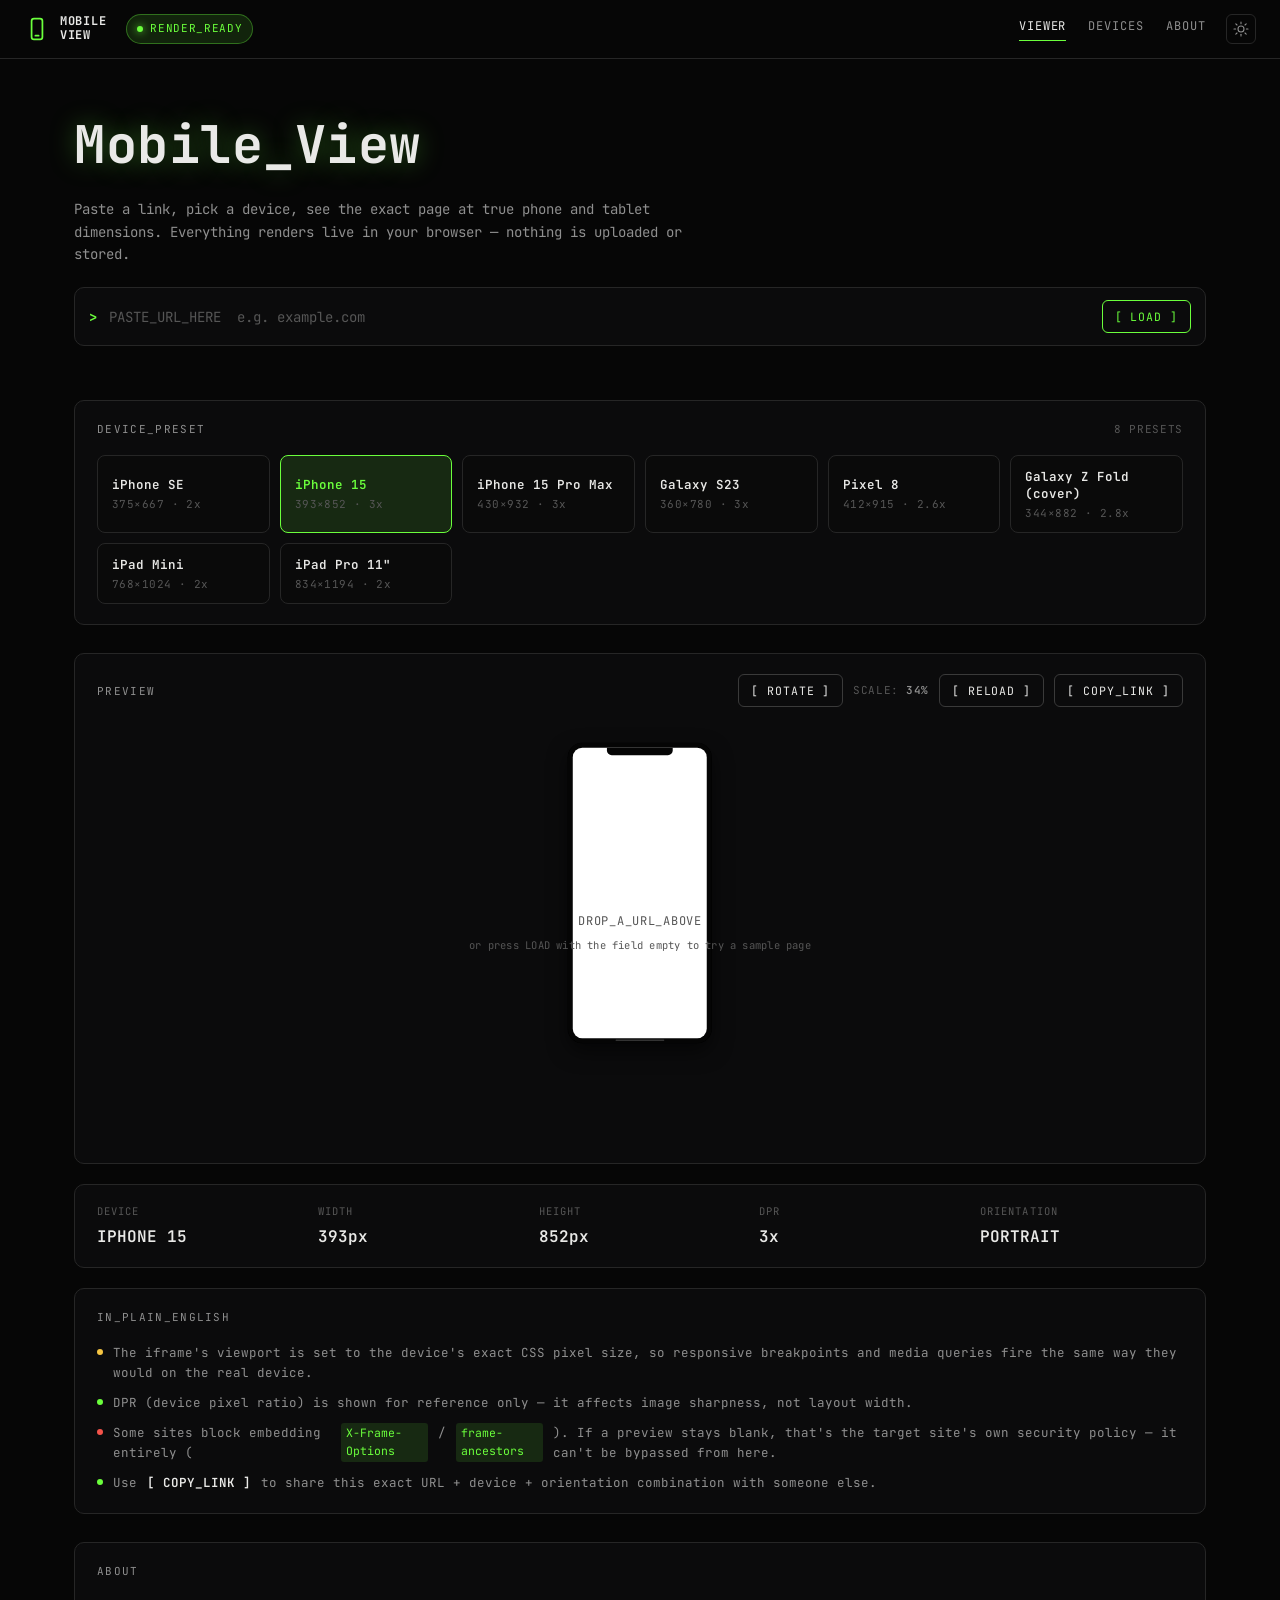
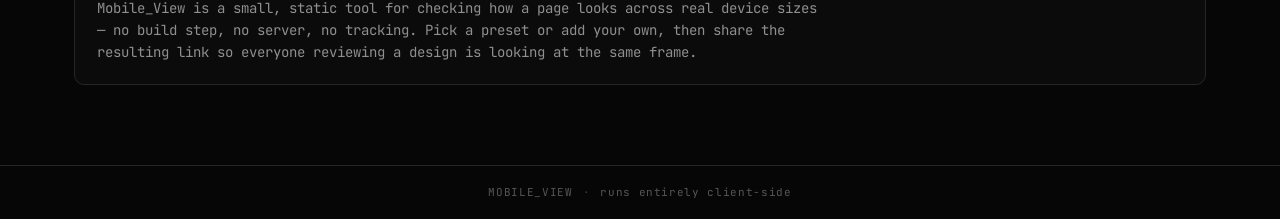
==== index.html @ 3d21aa40 "Add Mobile_View: paste-a-link phone/tablet preview tool Static single-page app (no build step) that " ====
<!doctype html>
<html lang="en" data-theme="dark">
<head>
<meta charset="UTF-8" />
<meta name="viewport" content="width=device-width, initial-scale=1.0" />
<title>Mobile_View // Responsive Preview Tool</title>
<meta name="description" content="Paste any link and preview it at true phone and tablet dimensions." />
<link rel="icon" href="data:image/svg+xml,<svg xmlns=%22http://www.w3.org/2000/svg%22 viewBox=%220 0 24 24%22><rect width=%2224%22 height=%2224%22 rx=%224%22 fill=%22%23060606%22/><rect x=%227%22 y=%223%22 width=%2210%22 height=%2218%22 rx=%222%22 fill=%22none%22 stroke=%22%236BFF3C%22 stroke-width=%222%22/></svg>" />
<link rel="preconnect" href="https://fonts.googleapis.com">
<link rel="preconnect" href="https://fonts.gstatic.com" crossorigin>
<link href="https://fonts.googleapis.com/css2?family=JetBrains+Mono:wght@400;500;600;700&display=swap" rel="stylesheet">
<link rel="stylesheet" href="style.css" />
</head>
<body>

<header class="topnav">
  <div class="brand">
    <svg class="brand-mark" width="26" height="26" viewBox="0 0 24 24" fill="none" xmlns="http://www.w3.org/2000/svg">
      <rect x="7" y="2.5" width="10" height="19" rx="2.2" stroke="currentColor" stroke-width="1.6"/>
      <line x1="10.5" y1="18.2" x2="13.5" y2="18.2" stroke="currentColor" stroke-width="1.6" stroke-linecap="round"/>
    </svg>
    <span class="brand-text">MOBILE<br/>VIEW</span>
  </div>

  <div class="status-badge">
    <span class="dot"></span>RENDER_READY
  </div>

  <nav class="main-nav">
    <a href="#viewer" class="active">VIEWER</a>
    <a href="#devices">DEVICES</a>
    <a href="#about">ABOUT</a>
  </nav>

  <button id="theme-toggle" class="icon-btn" aria-label="Toggle color theme" title="Toggle theme">
    <svg id="theme-icon" width="18" height="18" viewBox="0 0 24 24" fill="none" xmlns="http://www.w3.org/2000/svg">
      <circle cx="12" cy="12" r="4.5" stroke="currentColor" stroke-width="1.6"/>
      <g stroke="currentColor" stroke-width="1.6" stroke-linecap="round">
        <line x1="12" y1="1.5" x2="12" y2="4"/>
        <line x1="12" y1="20" x2="12" y2="22.5"/>
        <line x1="1.5" y1="12" x2="4" y2="12"/>
        <line x1="20" y1="12" x2="22.5" y2="12"/>
        <line x1="4.2" y1="4.2" x2="6" y2="6"/>
        <line x1="18" y1="18" x2="19.8" y2="19.8"/>
        <line x1="19.8" y1="4.2" x2="18" y2="6"/>
        <line x1="6" y1="18" x2="4.2" y2="19.8"/>
      </g>
    </svg>
  </button>
</header>

<main>

  <section class="hero" id="viewer">
    <h1 class="glow-title">Mobile_View</h1>
    <p class="sub">Paste a link, pick a device, see the exact page at true phone and tablet dimensions. Everything renders live in your browser &mdash; nothing is uploaded or stored.</p>

    <div class="url-bar panel">
      <span class="prompt">&gt;</span>
      <input id="url-input" type="text" inputmode="url" autocomplete="off" spellcheck="false"
             placeholder="PASTE_URL_HERE  e.g. example.com" />
      <button id="load-btn" class="bracket-btn accent">[ LOAD ]</button>
    </div>

    <div id="url-note" class="inline-note"></div>
  </section>

  <section class="panel devices" id="devices">
    <div class="panel-label-row">
      <span class="panel-label">DEVICE_PRESET</span>
      <span class="panel-label-sub" id="device-count">&mdash;</span>
    </div>
    <div class="device-grid" id="device-grid"></div>
  </section>

  <section class="viewport-area">
    <div class="panel viewport-panel">
      <div class="panel-label-row">
        <span class="panel-label">PREVIEW</span>
        <div class="controls">
          <button id="orientation-btn" class="bracket-btn">[ ROTATE ]</button>
          <div class="zoom-readout">SCALE: <span id="scale-value">100%</span></div>
          <button id="reload-btn" class="bracket-btn">[ RELOAD ]</button>
          <button id="share-btn" class="bracket-btn">[ COPY_LINK ]</button>
        </div>
      </div>

      <div class="stage" id="stage">
        <div class="frame-scaler" id="frame-scaler">
          <div class="device-frame" id="device-frame">
            <div class="frame-cutout" id="frame-cutout"></div>
            <iframe id="preview-frame" title="Page preview" src="about:blank" sandbox="allow-scripts allow-same-origin allow-forms allow-popups allow-popups-to-escape-sandbox allow-modals"></iframe>
            <div class="home-indicator" id="home-indicator"></div>
          </div>
        </div>
        <div class="empty-state" id="empty-state">
          <span>DROP_A_URL_ABOVE</span>
          <small>or press LOAD with the field empty to try a sample page</small>
        </div>
      </div>
    </div>

    <div class="readout-grid panel">
      <div class="readout"><span class="r-label">DEVICE</span><span class="r-value" id="r-device">&mdash;</span></div>
      <div class="readout"><span class="r-label">WIDTH</span><span class="r-value" id="r-width">&mdash;</span></div>
      <div class="readout"><span class="r-label">HEIGHT</span><span class="r-value" id="r-height">&mdash;</span></div>
      <div class="readout"><span class="r-label">DPR</span><span class="r-value" id="r-dpr">&mdash;</span></div>
      <div class="readout"><span class="r-label">ORIENTATION</span><span class="r-value" id="r-orientation">PORTRAIT</span></div>
    </div>

    <div class="panel note-panel">
      <div class="panel-label-row">
        <span class="panel-label">IN_PLAIN_ENGLISH</span>
      </div>
      <ul class="dot-notes">
        <li><span class="bullet warn"></span>The iframe's viewport is set to the device's exact CSS pixel size, so responsive breakpoints and media queries fire the same way they would on the real device.</li>
        <li><span class="bullet ok"></span>DPR (device pixel ratio) is shown for reference only &mdash; it affects image sharpness, not layout width.</li>
        <li><span class="bullet danger"></span>Some sites block embedding entirely (<code>X-Frame-Options</code> / <code>frame-ancestors</code>). If a preview stays blank, that's the target site's own security policy &mdash; it can't be bypassed from here.</li>
        <li><span class="bullet ok"></span>Use <span class="kbd">[ COPY_LINK ]</span> to share this exact URL + device + orientation combination with someone else.</li>
      </ul>
    </div>
  </section>

  <section class="panel about" id="about">
    <div class="panel-label-row">
      <span class="panel-label">ABOUT</span>
    </div>
    <p>Mobile_View is a small, static tool for checking how a page looks across real device sizes &mdash; no build step, no server, no tracking. Pick a preset or add your own, then share the resulting link so everyone reviewing a design is looking at the same frame.</p>
  </section>

</main>

<footer>
  <span>MOBILE_VIEW</span>
  <span class="sep">&middot;</span>
  <span>runs entirely client-side</span>
</footer>

<script src="app.js" defer></script>
</body>
</html>
---- style.css ----
/* ==========================================================================
   Mobile_View — EVS Records-inspired terminal/dark theme
   ========================================================================== */

:root[data-theme="dark"] {
  --bg: #060606;
  --bg-raised: #0a0a0a;
  --panel-bg: #0b0b0c;
  --border: #262626;
  --border-strong: #3a3a3a;
  --text: #e9e9e7;
  --text-dim: #8f8f8f;
  --text-faint: #565656;
  --accent: #6bff3c;
  --accent-soft: rgba(107, 255, 60, 0.12);
  --accent-line: rgba(107, 255, 60, 0.35);
  --warn: #f5c542;
  --danger: #f4534a;
  --shadow: 0 24px 60px rgba(0, 0, 0, 0.55);
}

:root[data-theme="light"] {
  --bg: #f3f3f1;
  --bg-raised: #ffffff;
  --panel-bg: #ffffff;
  --border: #dcdcd8;
  --border-strong: #b9b9b4;
  --text: #131311;
  --text-dim: #5c5c58;
  --text-faint: #939390;
  --accent: #178a3e;
  --accent-soft: rgba(23, 138, 62, 0.08);
  --accent-line: rgba(23, 138, 62, 0.35);
  --warn: #a8650f;
  --danger: #c22e26;
  --shadow: 0 24px 50px rgba(0, 0, 0, 0.08);
}

* { box-sizing: border-box; }

html, body {
  margin: 0;
  padding: 0;
  background: var(--bg);
  color: var(--text);
}

body {
  font-family: 'JetBrains Mono', ui-monospace, SFMono-Regular, Menlo, Consolas, monospace;
  font-size: 14px;
  line-height: 1.6;
  -webkit-font-smoothing: antialiased;
}

main {
  max-width: 1180px;
  margin: 0 auto;
  padding: 32px 24px 80px;
  display: flex;
  flex-direction: column;
  gap: 28px;
}

a { color: inherit; }

code {
  font-family: inherit;
  background: var(--accent-soft);
  color: var(--accent);
  padding: 1px 5px;
  border-radius: 3px;
  font-size: 0.92em;
}

.kbd {
  color: var(--text);
  font-weight: 600;
}

/* ---------------------------------- Nav ---------------------------------- */

.topnav {
  position: sticky;
  top: 0;
  z-index: 50;
  display: flex;
  align-items: center;
  gap: 20px;
  padding: 14px 24px;
  background: var(--bg);
  border-bottom: 1px solid var(--border);
}

.brand {
  display: flex;
  align-items: center;
  gap: 10px;
  color: var(--text);
}

.brand-mark { color: var(--accent); flex-shrink: 0; }

.brand-text {
  font-weight: 700;
  font-size: 12px;
  line-height: 1.15;
  letter-spacing: 0.06em;
}

.status-badge {
  display: flex;
  align-items: center;
  gap: 7px;
  font-size: 11px;
  letter-spacing: 0.06em;
  color: var(--accent);
  border: 1px solid var(--accent-line);
  background: var(--accent-soft);
  padding: 5px 10px;
  border-radius: 999px;
  white-space: nowrap;
}

.dot {
  width: 6px;
  height: 6px;
  border-radius: 50%;
  background: var(--accent);
  box-shadow: 0 0 8px var(--accent);
  animation: pulse 2s ease-in-out infinite;
}

@keyframes pulse {
  0%, 100% { opacity: 1; }
  50% { opacity: 0.35; }
}

.main-nav {
  margin-left: auto;
  display: flex;
  gap: 22px;
}

.main-nav a {
  text-decoration: none;
  font-size: 12px;
  letter-spacing: 0.08em;
  color: var(--text-dim);
  padding-bottom: 4px;
  border-bottom: 1px solid transparent;
}

.main-nav a:hover { color: var(--text); }
.main-nav a.active { color: var(--text); border-bottom-color: var(--accent); }

.icon-btn {
  background: transparent;
  border: 1px solid var(--border);
  color: var(--text-dim);
  border-radius: 6px;
  width: 30px;
  height: 30px;
  display: flex;
  align-items: center;
  justify-content: center;
  cursor: pointer;
}

.icon-btn:hover { color: var(--text); border-color: var(--border-strong); }

/* --------------------------------- Panels --------------------------------- */

.panel {
  background: var(--panel-bg);
  border: 1px solid var(--border);
  border-radius: 10px;
  padding: 20px 22px;
}

.panel-label-row {
  display: flex;
  align-items: baseline;
  justify-content: space-between;
  gap: 12px;
  margin-bottom: 16px;
  flex-wrap: wrap;
}

.panel-label {
  font-size: 11px;
  letter-spacing: 0.12em;
  color: var(--text-dim);
  text-transform: uppercase;
}

.panel-label-sub {
  font-size: 11px;
  color: var(--text-faint);
  letter-spacing: 0.06em;
}

/* ---------------------------------- Hero ---------------------------------- */

.hero { padding-top: 12px; }

.glow-title {
  font-size: clamp(32px, 6vw, 52px);
  font-weight: 700;
  letter-spacing: 0.01em;
  margin: 0 0 12px;
  color: var(--text);
  text-shadow: 0 0 26px var(--accent-line);
}

.hero .sub {
  max-width: 640px;
  color: var(--text-dim);
  margin: 0 0 22px;
}

.url-bar {
  display: flex;
  align-items: center;
  gap: 10px;
  padding: 12px 14px;
}

.url-bar .prompt {
  color: var(--accent);
  font-weight: 700;
}

.url-bar input {
  flex: 1;
  background: transparent;
  border: none;
  outline: none;
  color: var(--text);
  font-family: inherit;
  font-size: 14px;
  min-width: 0;
}

.url-bar input::placeholder { color: var(--text-faint); }

.inline-note {
  margin-top: 10px;
  font-size: 12px;
  color: var(--text-faint);
  min-height: 16px;
}

.inline-note.error { color: var(--danger); }
.inline-note.ok { color: var(--accent); }

/* --------------------------------- Buttons --------------------------------- */

.bracket-btn {
  background: transparent;
  border: 1px solid var(--border-strong);
  color: var(--text);
  font-family: inherit;
  font-size: 11.5px;
  letter-spacing: 0.08em;
  padding: 8px 12px;
  border-radius: 6px;
  cursor: pointer;
  white-space: nowrap;
}

.bracket-btn:hover { border-color: var(--accent); color: var(--accent); }

.bracket-btn.accent {
  border-color: var(--accent);
  color: var(--accent);
}

.bracket-btn.accent:hover {
  background: var(--accent-soft);
}

.bracket-btn.selected {
  background: var(--accent-soft);
  border-color: var(--accent);
  color: var(--accent);
}

/* -------------------------------- Devices -------------------------------- */

.device-grid {
  display: grid;
  grid-template-columns: repeat(auto-fill, minmax(150px, 1fr));
  gap: 10px;
}

.device-btn {
  background: var(--bg-raised);
  border: 1px solid var(--border);
  color: var(--text);
  border-radius: 8px;
  padding: 12px 14px;
  text-align: left;
  cursor: pointer;
  font-family: inherit;
}

.device-btn:hover { border-color: var(--border-strong); }

.device-btn.selected {
  border-color: var(--accent);
  background: var(--accent-soft);
}

.device-btn .d-name {
  display: block;
  font-size: 12.5px;
  font-weight: 600;
  margin-bottom: 4px;
}

.device-btn.selected .d-name { color: var(--accent); }

.device-btn .d-dims {
  display: block;
  font-size: 11px;
  color: var(--text-faint);
  letter-spacing: 0.04em;
}

/* ------------------------------- Viewport area ------------------------------- */

.viewport-area {
  display: grid;
  grid-template-columns: 1fr;
  gap: 20px;
}

.viewport-panel .controls {
  display: flex;
  align-items: center;
  gap: 10px;
  flex-wrap: wrap;
}

.zoom-readout {
  font-size: 11px;
  color: var(--text-faint);
  letter-spacing: 0.05em;
  white-space: nowrap;
}

.zoom-readout span { color: var(--text-dim); font-weight: 600; }

.stage {
  position: relative;
  min-height: 420px;
  display: flex;
  align-items: flex-start;
  justify-content: center;
  padding: 20px 0 4px;
  overflow: hidden;
}

.frame-scaler {
  transform-origin: top center;
  transition: transform 0.15s ease;
}

.device-frame {
  position: relative;
  padding: 14px;
  background: #050505;
  border-radius: 42px;
  box-shadow: var(--shadow), 0 0 0 1px #000;
  line-height: 0;
}

.device-frame iframe {
  display: block;
  border: 0;
  background: #fff;
  border-radius: 28px;
}

.home-indicator {
  position: absolute;
  bottom: 6px;
  left: 50%;
  transform: translateX(-50%);
  width: 34%;
  height: 4px;
  border-radius: 3px;
  background: #333;
  display: none;
}

.frame-cutout {
  position: absolute;
  top: 14px;
  left: 50%;
  transform: translateX(-50%);
  background: #050505;
  z-index: 2;
  pointer-events: none;
  display: none;
}

/* device family variants, set via JS class on #device-frame */
.device-frame.type-iphone-classic { border-radius: 34px; }
.device-frame.type-iphone-classic .home-indicator { display: none; }

.device-frame.type-iphone-notch .frame-cutout {
  display: block;
  width: 46%;
  height: 22px;
  border-radius: 0 0 14px 14px;
}
.device-frame.type-iphone-notch .home-indicator { display: block; }

.device-frame.type-iphone-dynamic .frame-cutout {
  display: block;
  top: 22px;
  width: 28%;
  height: 24px;
  border-radius: 16px;
}
.device-frame.type-iphone-dynamic .home-indicator { display: block; }

.device-frame.type-android-punch .frame-cutout {
  display: block;
  top: 24px;
  width: 12px;
  height: 12px;
  border-radius: 50%;
}

.device-frame.type-tablet { border-radius: 22px; }
.device-frame.type-tablet .frame-cutout {
  display: block;
  top: 20px;
  width: 8px;
  height: 8px;
  border-radius: 50%;
}

.empty-state {
  position: absolute;
  inset: 0;
  display: flex;
  flex-direction: column;
  align-items: center;
  justify-content: center;
  gap: 6px;
  text-align: center;
  color: var(--text-faint);
  letter-spacing: 0.06em;
  font-size: 12px;
}

.empty-state small { color: var(--text-faint); font-size: 10.5px; letter-spacing: 0.02em; }

.stage.has-content .empty-state { display: none; }

/* -------------------------------- Readouts -------------------------------- */

.readout-grid {
  display: grid;
  grid-template-columns: repeat(auto-fit, minmax(120px, 1fr));
  gap: 18px;
  padding: 18px 22px;
}

.readout {
  display: flex;
  flex-direction: column;
  gap: 4px;
}

.r-label {
  font-size: 10.5px;
  letter-spacing: 0.1em;
  color: var(--text-faint);
  text-transform: uppercase;
}

.r-value {
  font-size: 16px;
  font-weight: 600;
  color: var(--text);
}

/* -------------------------------- Dot notes -------------------------------- */

.dot-notes {
  list-style: none;
  margin: 0;
  padding: 0;
  display: flex;
  flex-direction: column;
  gap: 10px;
}

.dot-notes li {
  display: flex;
  align-items: flex-start;
  gap: 10px;
  color: var(--text-dim);
  font-size: 12.5px;
}

.bullet {
  width: 6px;
  height: 6px;
  border-radius: 50%;
  margin-top: 6px;
  flex-shrink: 0;
}

.bullet.ok { background: var(--accent); }
.bullet.warn { background: var(--warn); }
.bullet.danger { background: var(--danger); }

/* ---------------------------------- About ---------------------------------- */

.about p {
  color: var(--text-dim);
  max-width: 720px;
  margin: 0;
}

/* --------------------------------- Footer --------------------------------- */

footer {
  border-top: 1px solid var(--border);
  padding: 18px 24px;
  display: flex;
  justify-content: center;
  gap: 10px;
  color: var(--text-faint);
  font-size: 11px;
  letter-spacing: 0.06em;
}

footer .sep { color: var(--border-strong); }

/* --------------------------------- Responsive --------------------------------- */

@media (max-width: 640px) {
  .topnav { gap: 10px; padding: 12px 16px; }
  .main-nav { display: none; }
  main { padding: 24px 14px 60px; }
  .device-grid { grid-template-columns: repeat(auto-fill, minmax(120px, 1fr)); }
}
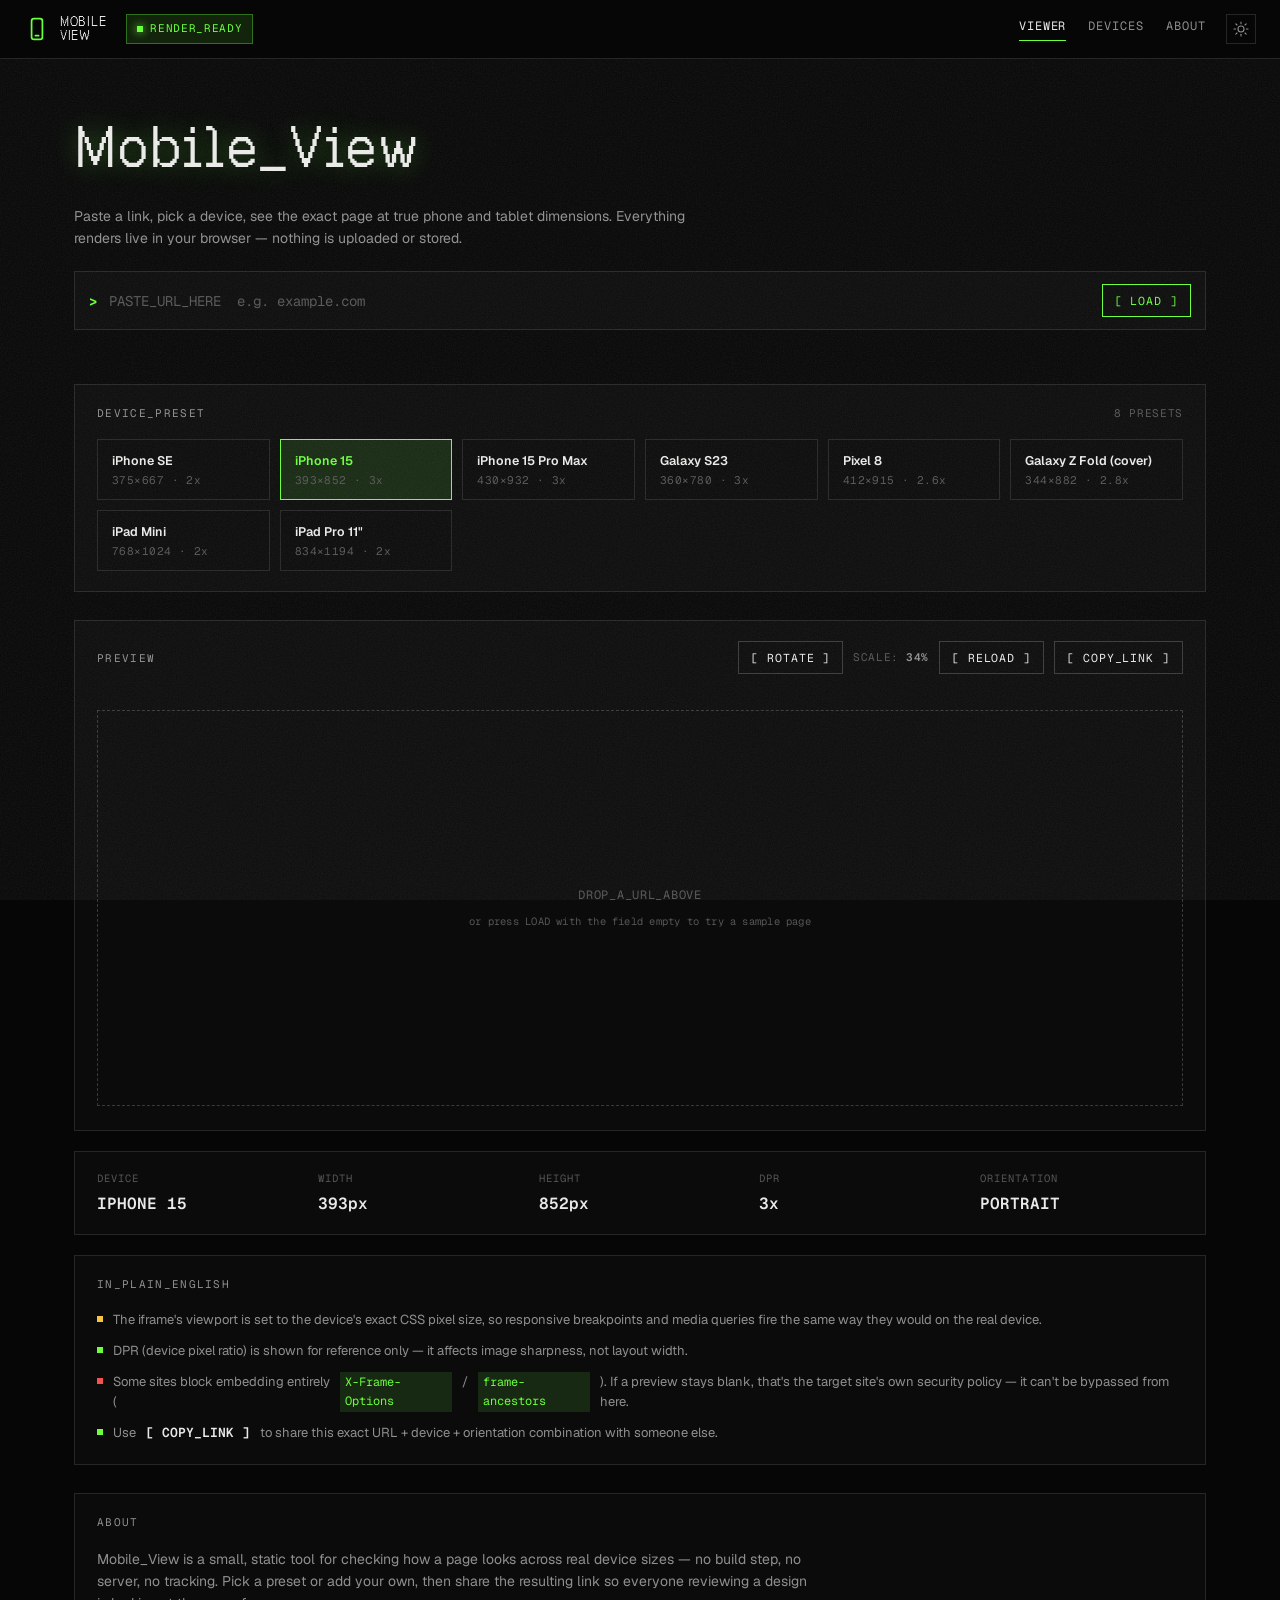
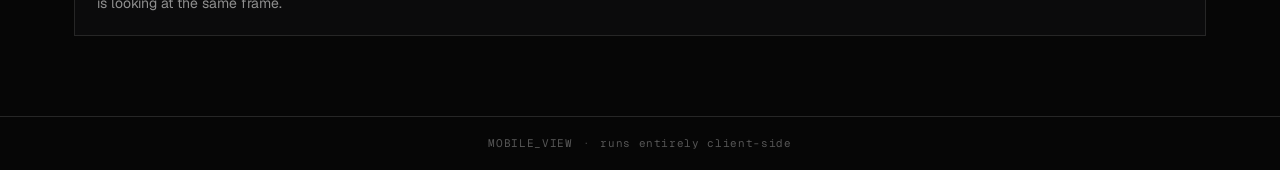
==== commit 926cdb32: "Restyle with Geist type, zero radii, and site-wide film grain - Self-host Geist, Geist Mono, and Gei" ====
--- a/index.html
+++ b/index.html
@@ -5,10 +5,10 @@
 <meta name="viewport" content="width=device-width, initial-scale=1.0" />
 <title>Mobile_View // Responsive Preview Tool</title>
 <meta name="description" content="Paste any link and preview it at true phone and tablet dimensions." />
-<link rel="icon" href="data:image/svg+xml,<svg xmlns=%22http://www.w3.org/2000/svg%22 viewBox=%220 0 24 24%22><rect width=%2224%22 height=%2224%22 rx=%224%22 fill=%22%23060606%22/><rect x=%227%22 y=%223%22 width=%2210%22 height=%2218%22 rx=%222%22 fill=%22none%22 stroke=%22%236BFF3C%22 stroke-width=%222%22/></svg>" />
-<link rel="preconnect" href="https://fonts.googleapis.com">
-<link rel="preconnect" href="https://fonts.gstatic.com" crossorigin>
-<link href="https://fonts.googleapis.com/css2?family=JetBrains+Mono:wght@400;500;600;700&display=swap" rel="stylesheet">
+<link rel="icon" href="data:image/svg+xml,<svg xmlns=%22http://www.w3.org/2000/svg%22 viewBox=%220 0 24 24%22><rect width=%2224%22 height=%2224%22 fill=%22%23060606%22/><rect x=%227%22 y=%223%22 width=%2210%22 height=%2218%22 fill=%22none%22 stroke=%22%236BFF3C%22 stroke-width=%222%22/></svg>" />
+<link rel="preload" href="fonts/Geist-Variable.woff2" as="font" type="font/woff2" crossorigin>
+<link rel="preload" href="fonts/GeistMono-Variable.woff2" as="font" type="font/woff2" crossorigin>
+<link rel="preload" href="fonts/GeistPixel-Square.woff2" as="font" type="font/woff2" crossorigin>
 <link rel="stylesheet" href="style.css" />
 </head>
 <body>
--- a/style.css
+++ b/style.css
@@ -1,6 +1,34 @@
 /* ==========================================================================
    Mobile_View — EVS Records-inspired terminal/dark theme
+   Type: Geist (body) · Geist Mono (technical labels) · Geist Pixel (display)
    ========================================================================== */
+
+@font-face {
+  font-family: 'Geist';
+  src: url('fonts/Geist-Variable.woff2') format('woff2');
+  font-weight: 100 900;
+  font-display: swap;
+}
+
+@font-face {
+  font-family: 'Geist Mono';
+  src: url('fonts/GeistMono-Variable.woff2') format('woff2');
+  font-weight: 100 900;
+  font-display: swap;
+}
+
+@font-face {
+  font-family: 'Geist Pixel';
+  src: url('fonts/GeistPixel-Square.woff2') format('woff2');
+  font-weight: 500;
+  font-display: swap;
+}
+
+:root {
+  --font-sans: 'Geist', system-ui, -apple-system, sans-serif;
+  --font-mono: 'Geist Mono', ui-monospace, SFMono-Regular, Menlo, Consolas, monospace;
+  --font-pixel: 'Geist Pixel', 'Geist Mono', ui-monospace, monospace;
+}
 
 :root[data-theme="dark"] {
   --bg: #060606;
@@ -17,6 +45,8 @@
   --warn: #f5c542;
   --danger: #f4534a;
   --shadow: 0 24px 60px rgba(0, 0, 0, 0.55);
+  --grain-blend: screen;
+  --grain-opacity: 0.09;
 }
 
 :root[data-theme="light"] {
@@ -34,6 +64,8 @@
   --warn: #a8650f;
   --danger: #c22e26;
   --shadow: 0 24px 50px rgba(0, 0, 0, 0.08);
+  --grain-blend: multiply;
+  --grain-opacity: 0.06;
 }
 
 * { box-sizing: border-box; }
@@ -46,10 +78,24 @@
 }
 
 body {
-  font-family: 'JetBrains Mono', ui-monospace, SFMono-Regular, Menlo, Consolas, monospace;
+  font-family: var(--font-sans);
   font-size: 14px;
   line-height: 1.6;
   -webkit-font-smoothing: antialiased;
+}
+
+/* Film grain over the whole site. The device mockup and sticky nav sit in
+   higher stacking layers, so the grain never lands on the phone itself. */
+body::after {
+  content: "";
+  position: fixed;
+  inset: 0;
+  z-index: 4;
+  pointer-events: none;
+  background-image: url("data:image/svg+xml,%3Csvg xmlns='http://www.w3.org/2000/svg' width='300' height='300'%3E%3Cfilter id='n'%3E%3CfeTurbulence type='fractalNoise' baseFrequency='0.8' numOctaves='2' stitchTiles='stitch'/%3E%3CfeColorMatrix type='saturate' values='0'/%3E%3C/filter%3E%3Crect width='100%25' height='100%25' filter='url(%23n)'/%3E%3C/svg%3E");
+  background-size: 300px 300px;
+  mix-blend-mode: var(--grain-blend);
+  opacity: var(--grain-opacity);
 }
 
 main {
@@ -64,15 +110,15 @@
 a { color: inherit; }
 
 code {
-  font-family: inherit;
+  font-family: var(--font-mono);
   background: var(--accent-soft);
   color: var(--accent);
   padding: 1px 5px;
-  border-radius: 3px;
   font-size: 0.92em;
 }
 
 .kbd {
+  font-family: var(--font-mono);
   color: var(--text);
   font-weight: 600;
 }
@@ -101,9 +147,10 @@
 .brand-mark { color: var(--accent); flex-shrink: 0; }
 
 .brand-text {
-  font-weight: 700;
+  font-family: var(--font-pixel);
+  font-weight: 500;
   font-size: 12px;
-  line-height: 1.15;
+  line-height: 1.2;
   letter-spacing: 0.06em;
 }
 
@@ -111,20 +158,19 @@
   display: flex;
   align-items: center;
   gap: 7px;
+  font-family: var(--font-mono);
   font-size: 11px;
   letter-spacing: 0.06em;
   color: var(--accent);
   border: 1px solid var(--accent-line);
   background: var(--accent-soft);
   padding: 5px 10px;
-  border-radius: 999px;
   white-space: nowrap;
 }
 
 .dot {
   width: 6px;
   height: 6px;
-  border-radius: 50%;
   background: var(--accent);
   box-shadow: 0 0 8px var(--accent);
   animation: pulse 2s ease-in-out infinite;
@@ -143,6 +189,7 @@
 
 .main-nav a {
   text-decoration: none;
+  font-family: var(--font-mono);
   font-size: 12px;
   letter-spacing: 0.08em;
   color: var(--text-dim);
@@ -157,7 +204,6 @@
   background: transparent;
   border: 1px solid var(--border);
   color: var(--text-dim);
-  border-radius: 6px;
   width: 30px;
   height: 30px;
   display: flex;
@@ -173,7 +219,6 @@
 .panel {
   background: var(--panel-bg);
   border: 1px solid var(--border);
-  border-radius: 10px;
   padding: 20px 22px;
 }
 
@@ -187,6 +232,7 @@
 }
 
 .panel-label {
+  font-family: var(--font-mono);
   font-size: 11px;
   letter-spacing: 0.12em;
   color: var(--text-dim);
@@ -194,6 +240,7 @@
 }
 
 .panel-label-sub {
+  font-family: var(--font-mono);
   font-size: 11px;
   color: var(--text-faint);
   letter-spacing: 0.06em;
@@ -204,9 +251,10 @@
 .hero { padding-top: 12px; }
 
 .glow-title {
-  font-size: clamp(32px, 6vw, 52px);
-  font-weight: 700;
-  letter-spacing: 0.01em;
+  font-family: var(--font-pixel);
+  font-size: clamp(34px, 6vw, 56px);
+  font-weight: 500;
+  letter-spacing: 0.02em;
   margin: 0 0 12px;
   color: var(--text);
   text-shadow: 0 0 26px var(--accent-line);
@@ -226,6 +274,7 @@
 }
 
 .url-bar .prompt {
+  font-family: var(--font-mono);
   color: var(--accent);
   font-weight: 700;
 }
@@ -236,7 +285,7 @@
   border: none;
   outline: none;
   color: var(--text);
-  font-family: inherit;
+  font-family: var(--font-mono);
   font-size: 14px;
   min-width: 0;
 }
@@ -245,6 +294,7 @@
 
 .inline-note {
   margin-top: 10px;
+  font-family: var(--font-mono);
   font-size: 12px;
   color: var(--text-faint);
   min-height: 16px;
@@ -259,11 +309,10 @@
   background: transparent;
   border: 1px solid var(--border-strong);
   color: var(--text);
-  font-family: inherit;
+  font-family: var(--font-mono);
   font-size: 11.5px;
   letter-spacing: 0.08em;
   padding: 8px 12px;
-  border-radius: 6px;
   cursor: pointer;
   white-space: nowrap;
 }
@@ -297,11 +346,10 @@
   background: var(--bg-raised);
   border: 1px solid var(--border);
   color: var(--text);
-  border-radius: 8px;
   padding: 12px 14px;
   text-align: left;
   cursor: pointer;
-  font-family: inherit;
+  font-family: var(--font-sans);
 }
 
 .device-btn:hover { border-color: var(--border-strong); }
@@ -322,6 +370,7 @@
 
 .device-btn .d-dims {
   display: block;
+  font-family: var(--font-mono);
   font-size: 11px;
   color: var(--text-faint);
   letter-spacing: 0.04em;
@@ -343,6 +392,7 @@
 }
 
 .zoom-readout {
+  font-family: var(--font-mono);
   font-size: 11px;
   color: var(--text-faint);
   letter-spacing: 0.05em;
@@ -361,11 +411,19 @@
   overflow: hidden;
 }
 
+/* Above the body::after grain layer (z-index 4) so the mockup stays clean. */
 .frame-scaler {
+  position: relative;
+  z-index: 6;
   transform-origin: top center;
   transition: transform 0.15s ease;
 }
 
+/* No mockup until a URL is loaded — the empty state has the stage to itself. */
+.stage:not(.has-content) .frame-scaler { display: none; }
+
+/* The device mockup keeps its rounded corners deliberately: it imitates
+   physical hardware, not site chrome. All UI radii are 0. */
 .device-frame {
   position: relative;
   padding: 14px;
@@ -445,19 +503,25 @@
 
 .empty-state {
   position: absolute;
-  inset: 0;
+  inset: 20px 0 4px;
   display: flex;
   flex-direction: column;
   align-items: center;
   justify-content: center;
-  gap: 6px;
+  gap: 8px;
   text-align: center;
-  color: var(--text-faint);
+  border: 1px dashed var(--border-strong);
+  color: var(--text-faint);
+  font-family: var(--font-mono);
   letter-spacing: 0.06em;
   font-size: 12px;
 }
 
-.empty-state small { color: var(--text-faint); font-size: 10.5px; letter-spacing: 0.02em; }
+.empty-state small {
+  color: var(--text-faint);
+  font-size: 10.5px;
+  letter-spacing: 0.02em;
+}
 
 .stage.has-content .empty-state { display: none; }
 
@@ -477,6 +541,7 @@
 }
 
 .r-label {
+  font-family: var(--font-mono);
   font-size: 10.5px;
   letter-spacing: 0.1em;
   color: var(--text-faint);
@@ -484,6 +549,7 @@
 }
 
 .r-value {
+  font-family: var(--font-mono);
   font-size: 16px;
   font-weight: 600;
   color: var(--text);
@@ -505,13 +571,12 @@
   align-items: flex-start;
   gap: 10px;
   color: var(--text-dim);
-  font-size: 12.5px;
+  font-size: 13px;
 }
 
 .bullet {
   width: 6px;
   height: 6px;
-  border-radius: 50%;
   margin-top: 6px;
   flex-shrink: 0;
 }
@@ -537,6 +602,7 @@
   justify-content: center;
   gap: 10px;
   color: var(--text-faint);
+  font-family: var(--font-mono);
   font-size: 11px;
   letter-spacing: 0.06em;
 }
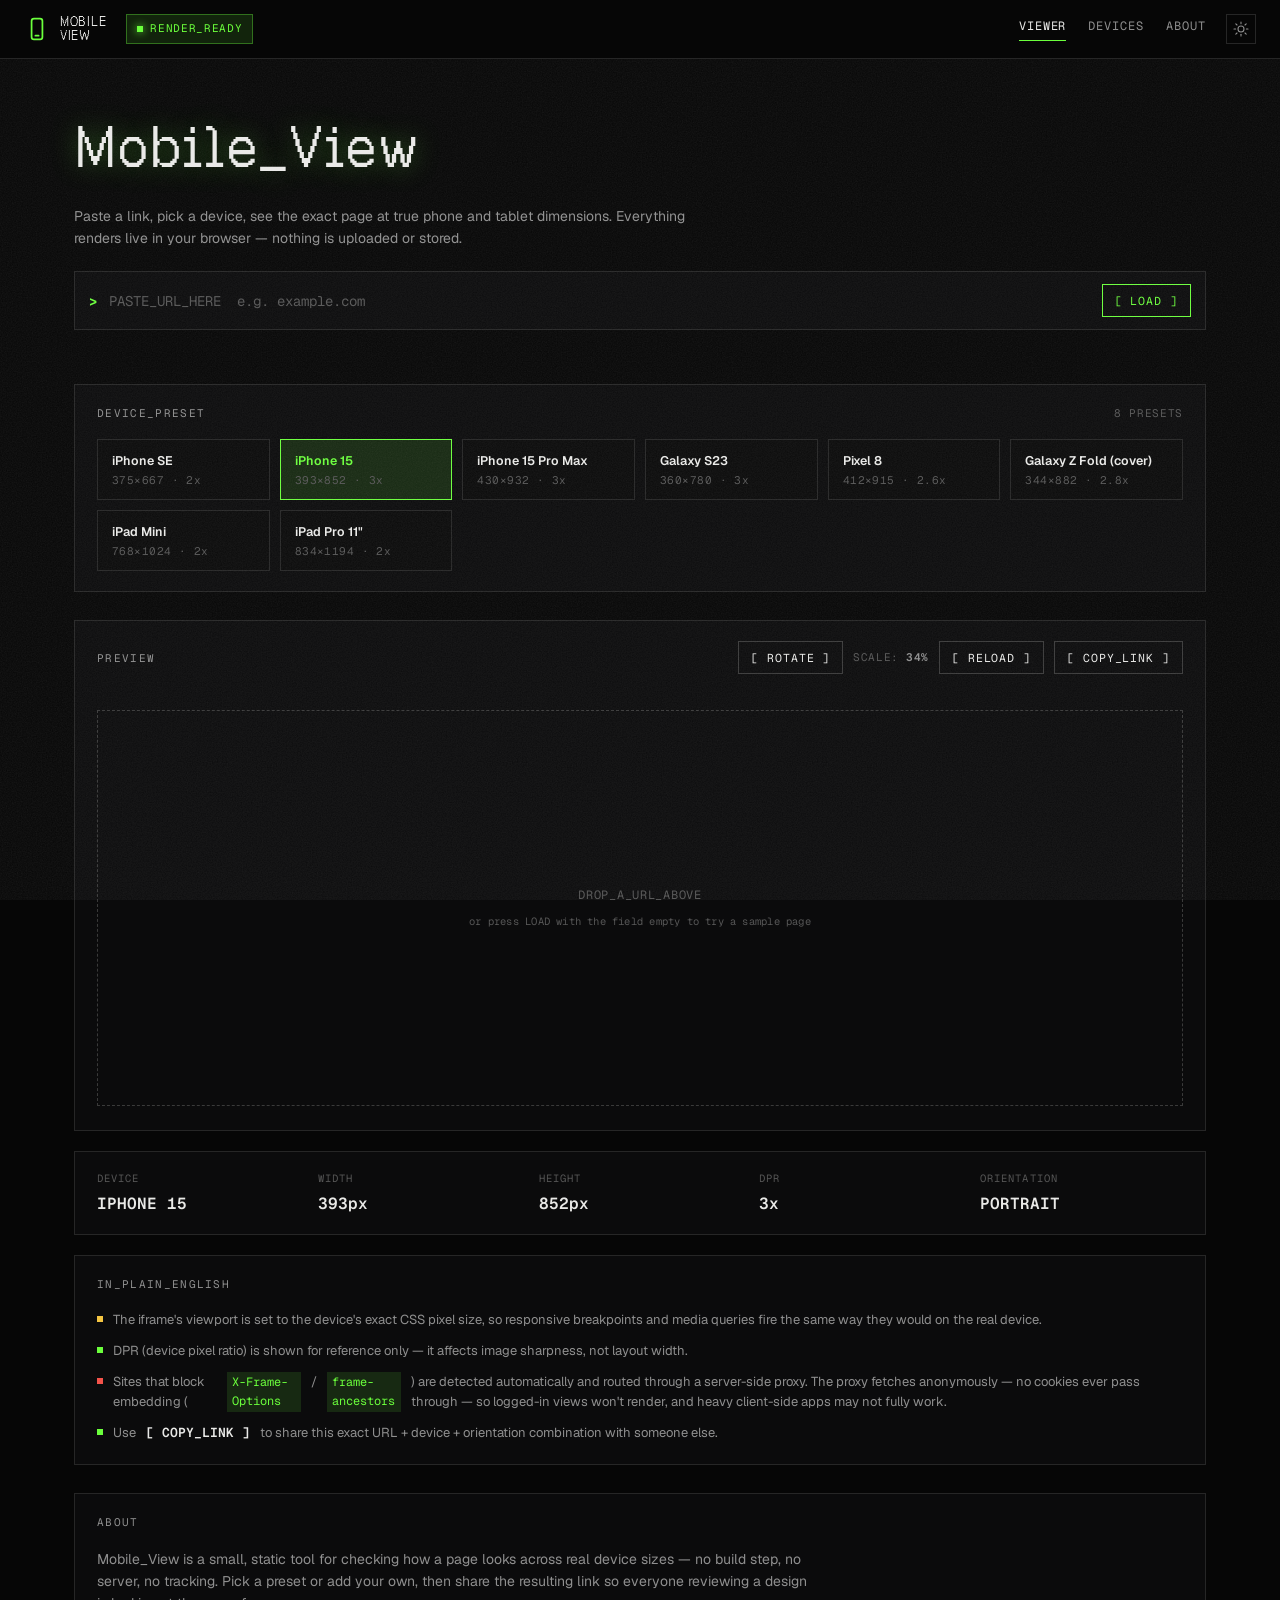
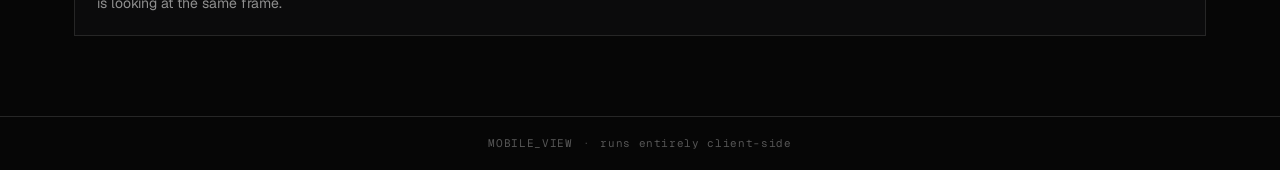
==== commit 870684fc: "Add server-side proxy for sites that block iframe embedding Sites sending X-Frame-Options or CSP fra" ====
--- a/index.html
+++ b/index.html
@@ -115,7 +115,7 @@
       <ul class="dot-notes">
         <li><span class="bullet warn"></span>The iframe's viewport is set to the device's exact CSS pixel size, so responsive breakpoints and media queries fire the same way they would on the real device.</li>
         <li><span class="bullet ok"></span>DPR (device pixel ratio) is shown for reference only &mdash; it affects image sharpness, not layout width.</li>
-        <li><span class="bullet danger"></span>Some sites block embedding entirely (<code>X-Frame-Options</code> / <code>frame-ancestors</code>). If a preview stays blank, that's the target site's own security policy &mdash; it can't be bypassed from here.</li>
+        <li><span class="bullet danger"></span>Sites that block embedding (<code>X-Frame-Options</code> / <code>frame-ancestors</code>) are detected automatically and routed through a server-side proxy. The proxy fetches anonymously &mdash; no cookies ever pass through &mdash; so logged-in views won't render, and heavy client-side apps may not fully work.</li>
         <li><span class="bullet ok"></span>Use <span class="kbd">[ COPY_LINK ]</span> to share this exact URL + device + orientation combination with someone else.</li>
       </ul>
     </div>
